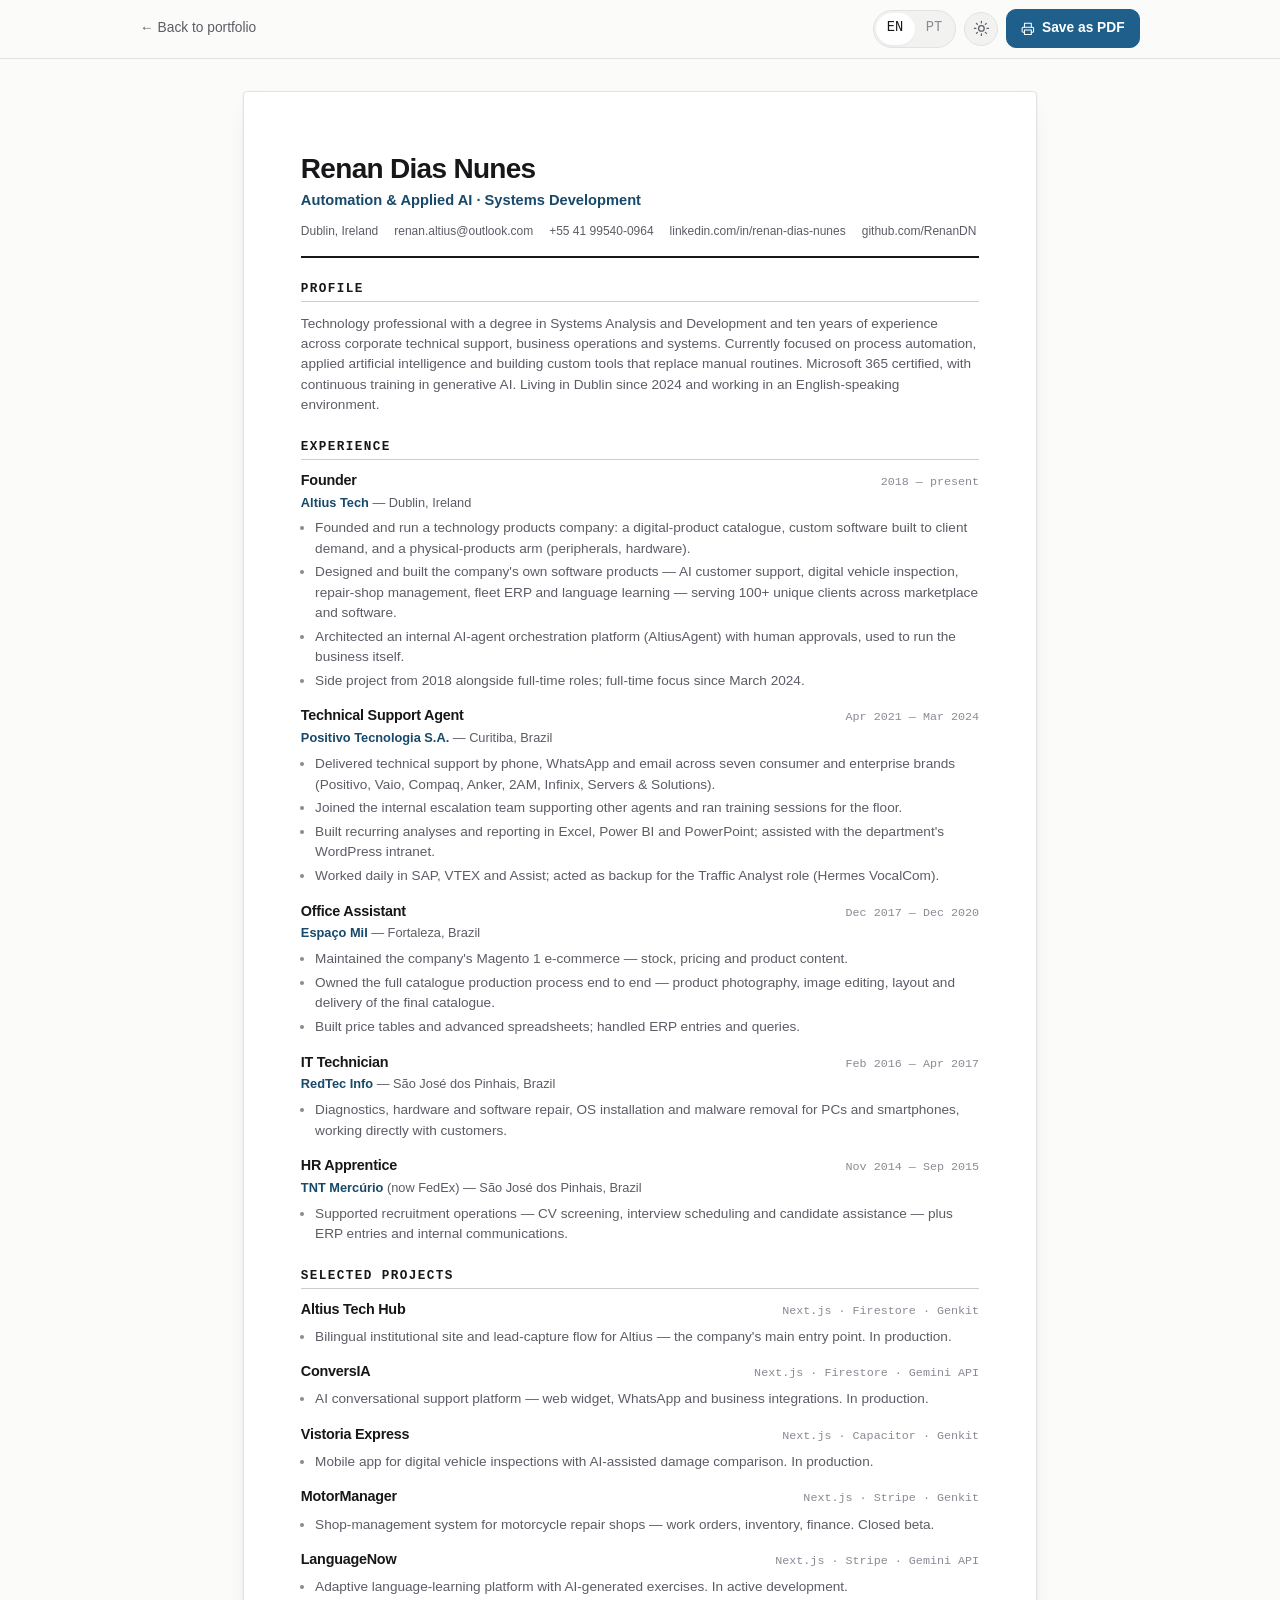
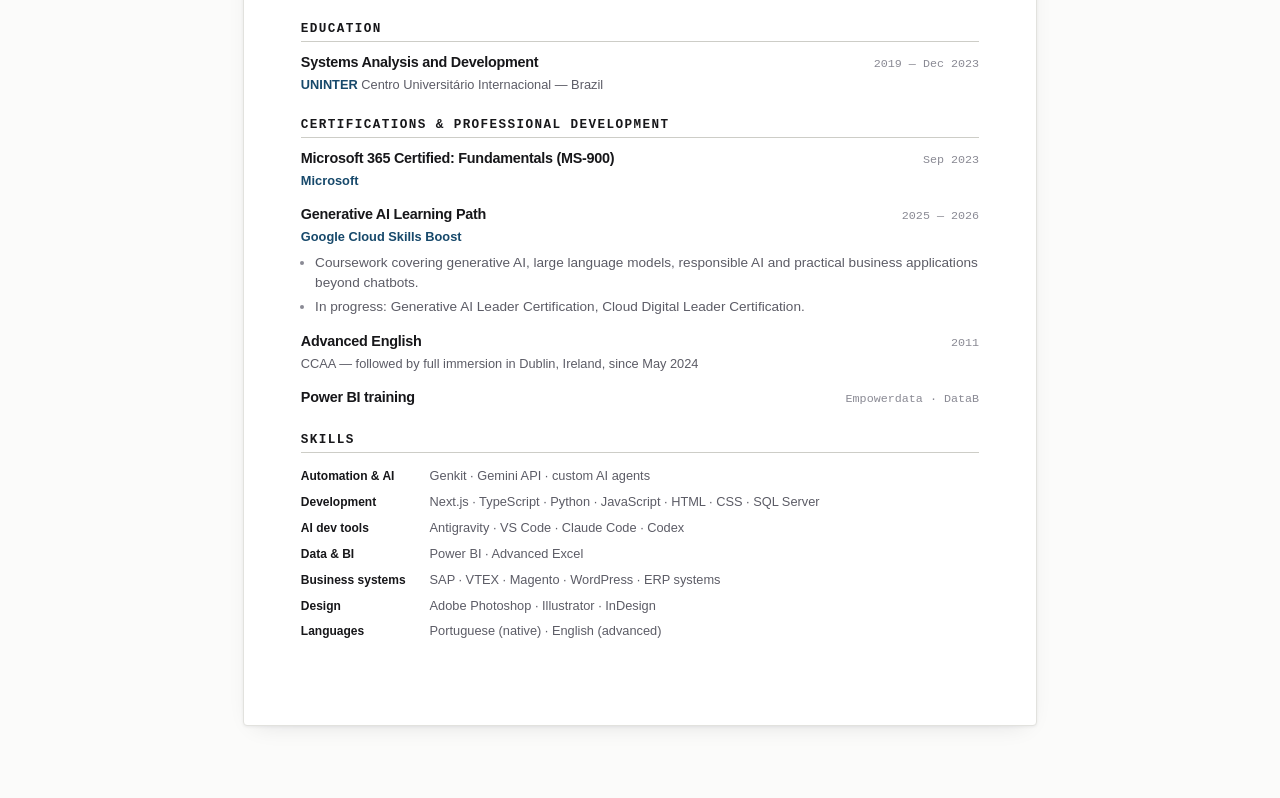
==== cv.html @ fe5e6044 "feat: update portfolio positioning and refine README" ====
<!DOCTYPE html>
<html lang="en" data-lang="en">
<head>
	<meta charset="utf-8" />
	<meta name="viewport" content="width=device-width, initial-scale=1" />
	<title>Renan Dias Nunes — CV</title>
	<meta name="description" content="Curriculum vitae — Renan Dias Nunes. Automation, applied AI and systems development." />

	<link rel="stylesheet" href="assets/css/base.css" />
	<link rel="stylesheet" href="assets/css/cv.css" />

	<script>
		(function () {
			try {
				var r = document.documentElement;
				var l = localStorage.getItem("rdn.lang");
				if (!l) l = (navigator.language || "en").toLowerCase().indexOf("pt") === 0 ? "pt" : "en";
				r.setAttribute("data-lang", l);
				r.setAttribute("lang", l === "pt" ? "pt-BR" : "en");
				var t = localStorage.getItem("rdn.theme");
				if (!t) t = matchMedia("(prefers-color-scheme: dark)").matches ? "dark" : "light";
				r.setAttribute("data-theme", t);
			} catch (e) { }
		})();
	</script>
</head>

<body>
	<span data-title-en="Renan Dias Nunes — CV" class="visually-hidden" aria-hidden="true"></span>
	<span data-title-pt="Renan Dias Nunes — Currículo" class="visually-hidden" aria-hidden="true"></span>

	<!-- ================= Barra (não vai para o PDF) ================= -->
	<div class="cv-bar no-print">
		<div class="container cv-bar__inner">
			<a class="cv-bar__back" href="index.html">
				← <span lang="en">Back to portfolio</span><span lang="pt">Voltar ao portfólio</span>
			</a>

			<div class="controls">
				<div class="segmented" role="group" aria-label="Language">
					<button type="button" data-lang-btn="en" aria-pressed="true">EN</button>
					<button type="button" data-lang-btn="pt" aria-pressed="false">PT</button>
				</div>
				<button type="button" class="icon-button" data-theme-toggle aria-label="Toggle theme">
					<svg class="icon-sun" viewBox="0 0 24 24" fill="none" stroke="currentColor" stroke-width="1.8"
						stroke-linecap="round" aria-hidden="true">
						<circle cx="12" cy="12" r="4" />
						<path d="M12 2v2M12 20v2M2 12h2M20 12h2M4.9 4.9l1.4 1.4M17.7 17.7l1.4 1.4M19.1 4.9l-1.4 1.4M6.3 17.7l-1.4 1.4" />
					</svg>
					<svg class="icon-moon" viewBox="0 0 24 24" fill="none" stroke="currentColor" stroke-width="1.8"
						stroke-linecap="round" aria-hidden="true">
						<path d="M21 12.8A8.5 8.5 0 1 1 11.2 3a7 7 0 0 0 9.8 9.8z" />
					</svg>
				</button>
				<button type="button" class="cv-print-btn" data-print>
					<svg viewBox="0 0 24 24" fill="none" stroke="currentColor" stroke-width="1.8" stroke-linecap="round"
						stroke-linejoin="round" aria-hidden="true">
						<path d="M6 9V2h12v7" />
						<path d="M6 18H4a2 2 0 0 1-2-2v-5a2 2 0 0 1 2-2h16a2 2 0 0 1 2 2v5a2 2 0 0 1-2 2h-2" />
						<path d="M6 14h12v8H6z" />
					</svg>
					<span lang="en">Save as PDF</span><span lang="pt">Salvar em PDF</span>
				</button>
			</div>
		</div>
	</div>

	<!-- ================= Folha do CV ================= -->
	<article class="sheet">

		<header class="cv-head">
			<h1>Renan Dias Nunes</h1>
			<p class="cv-head__title">
				<span lang="en">Automation &amp; Applied AI · Systems Development</span>
				<span lang="pt">Automação e IA Aplicada · Desenvolvimento de Sistemas</span>
			</p>
			<ul class="cv-contact">
				<li>Dublin, Ireland</li>
				<li><a href="mailto:renan.altius@outlook.com">renan.altius@outlook.com</a></li>
				<li>+55 41 99540-0964</li>
				<li><a href="https://www.linkedin.com/in/renan-dias-nunes/">linkedin.com/in/renan-dias-nunes</a></li>
				<li><a href="https://github.com/RenanDN">github.com/RenanDN</a></li>
			</ul>
		</header>

		<!-- ---- Resumo ---- -->
		<section class="cv-section">
			<h2><span lang="en">Profile</span><span lang="pt">Perfil</span></h2>
			<p class="cv-summary">
				<span lang="en">Technology professional with a degree in Systems Analysis and Development and ten years
					of experience across corporate technical support, business operations and systems. Currently focused
					on process automation, applied artificial intelligence and building custom tools that replace
					manual routines. Microsoft 365 certified, with continuous training in generative AI. Living in
					Dublin since 2024 and working in an English-speaking environment.</span>
				<span lang="pt">Profissional de tecnologia com graduação em Análise e Desenvolvimento de Sistemas e dez
					anos de experiência entre suporte técnico corporativo, operações de negócio e sistemas. Atualmente
					focado em automação de processos, inteligência artificial aplicada e construção de ferramentas
					personalizadas que substituem rotinas manuais. Certificado Microsoft 365, com formação contínua em
					IA generativa. Vivendo em Dublin desde 2024 e atuando em ambiente de língua inglesa.</span>
			</p>
		</section>

		<!-- ---- Experiência ---- -->
		<section class="cv-section">
			<h2><span lang="en">Experience</span><span lang="pt">Experiência Profissional</span></h2>

			<div class="cv-entry">
				<div class="cv-entry__head">
					<h3><span lang="en">Founder</span><span lang="pt">Fundador</span></h3>
					<span class="cv-entry__date">
						<span lang="en">2018 — present</span><span lang="pt">2018 — atual</span>
					</span>
				</div>
				<p class="cv-entry__org"><em>Altius Tech</em> — Dublin, Ireland</p>
				<ul>
					<li>
						<span lang="en">Founded and run a technology products company: a digital-product
							catalogue, custom software built to client demand, and a physical-products arm
							(peripherals, hardware).</span>
						<span lang="pt">Fundei e lidero uma empresa de produtos de tecnologia: catálogo de produtos
							digitais, software sob demanda e uma frente de venda de produtos físicos (periféricos,
							hardware).</span>
					</li>
					<li>
						<span lang="en">Designed and built the company's own software products — AI customer
							support, digital vehicle inspection, repair-shop management, fleet ERP and language
							learning — serving 100+ unique clients across marketplace and software.</span>
						<span lang="pt">Projetei e construí os produtos de software da empresa — atendimento com IA,
							vistoria veicular digital, gestão de oficinas, ERP de frotas e aprendizado de idiomas —
							atendendo mais de 100 clientes únicos entre marketplace e software.</span>
					</li>
					<li>
						<span lang="en">Architected an internal AI-agent orchestration platform (AltiusAgent) with
							human approvals, used to run the business itself.</span>
						<span lang="pt">Arquitetei uma plataforma interna de orquestração de agentes de IA
							(AltiusAgent) com aprovações humanas, usada para operar o próprio negócio.</span>
					</li>
					<li>
						<span lang="en">Side project from 2018 alongside full-time roles; full-time focus since
							March 2024.</span>
						<span lang="pt">Projeto paralelo desde 2018 enquanto mantinha empregos CLT; dedicação
							integral desde março de 2024.</span>
					</li>
				</ul>
			</div>

			<div class="cv-entry">
				<div class="cv-entry__head">
					<h3>
						<span lang="en">Technical Support Agent</span>
						<span lang="pt">Agente de Suporte Técnico</span>
					</h3>
					<span class="cv-entry__date">
						<span lang="en">Apr 2021 — Mar 2024</span>
						<span lang="pt">Abr 2021 — Mar 2024</span>
					</span>
				</div>
				<p class="cv-entry__org"><em>Positivo Tecnologia S.A.</em> — Curitiba, Brazil</p>
				<ul>
					<li>
						<span lang="en">Delivered technical support by phone, WhatsApp and email across seven consumer
							and enterprise brands (Positivo, Vaio, Compaq, Anker, 2AM, Infinix, Servers &amp;
							Solutions).</span>
						<span lang="pt">Suporte técnico por telefone, WhatsApp e e-mail a sete marcas de consumo e
							corporativas (Positivo, Vaio, Compaq, Anker, 2AM, Infinix, Servers &amp; Solutions).</span>
					</li>
					<li>
						<span lang="en">Joined the internal escalation team supporting other agents and ran training
							sessions for the floor.</span>
						<span lang="pt">Integrou a equipe de apoio interno a outros agentes e conduziu treinamentos para
							a operação.</span>
					</li>
					<li>
						<span lang="en">Built recurring analyses and reporting in Excel, Power BI and PowerPoint;
							assisted with the department's WordPress intranet.</span>
						<span lang="pt">Construiu análises e relatórios recorrentes em Excel, Power BI e PowerPoint;
							apoio na intranet do setor em WordPress.</span>
					</li>
					<li>
						<span lang="en">Worked daily in SAP, VTEX and Assist; acted as backup for the Traffic Analyst
							role (Hermes VocalCom).</span>
						<span lang="pt">Atuou diariamente em SAP, VTEX e Assist; foi backup do Analista de Tráfego
							(Hermes VocalCom).</span>
					</li>
				</ul>
			</div>

			<div class="cv-entry">
				<div class="cv-entry__head">
					<h3><span lang="en">Office Assistant</span><span lang="pt">Auxiliar de Escritório</span></h3>
					<span class="cv-entry__date">
						<span lang="en">Dec 2017 — Dec 2020</span>
						<span lang="pt">Dez 2017 — Dez 2020</span>
					</span>
				</div>
				<p class="cv-entry__org"><em>Espaço Mil</em> — Fortaleza, Brazil</p>
				<ul>
					<li>
						<span lang="en">Maintained the company's Magento 1 e-commerce — stock, pricing and product
							content.</span>
						<span lang="pt">Manteve o e-commerce em Magento 1 — estoque, preços e conteúdo de
							produtos.</span>
					</li>
					<li>
						<span lang="en">Owned the full catalogue production process end to end — product
							photography, image editing, layout and delivery of the final catalogue.</span>
						<span lang="pt">Conduzi o processo completo de produção dos catálogos, de ponta a ponta —
							captura das fotos dos produtos, tratamento de imagem, diagramação e entrega do catálogo
							final.</span>
					</li>
					<li>
						<span lang="en">Built price tables and advanced spreadsheets; handled ERP entries and
							queries.</span>
						<span lang="pt">Elaborou tabelas de preço e planilhas avançadas; realizou lançamentos e
							consultas no ERP.</span>
					</li>
				</ul>
			</div>

			<div class="cv-entry">
				<div class="cv-entry__head">
					<h3><span lang="en">IT Technician</span><span lang="pt">Técnico de Informática</span></h3>
					<span class="cv-entry__date">
						<span lang="en">Feb 2016 — Apr 2017</span>
						<span lang="pt">Fev 2016 — Abr 2017</span>
					</span>
				</div>
				<p class="cv-entry__org"><em>RedTec Info</em> — São José dos Pinhais, Brazil</p>
				<ul>
					<li>
						<span lang="en">Diagnostics, hardware and software repair, OS installation and malware removal
							for PCs and smartphones, working directly with customers.</span>
						<span lang="pt">Diagnóstico, reparo de hardware e software, formatação e remoção de malware em
							PCs e smartphones, em atendimento direto ao cliente.</span>
					</li>
				</ul>
			</div>

			<div class="cv-entry">
				<div class="cv-entry__head">
					<h3><span lang="en">HR Apprentice</span><span lang="pt">Jovem Aprendiz — RH</span></h3>
					<span class="cv-entry__date">
						<span lang="en">Nov 2014 — Sep 2015</span>
						<span lang="pt">Nov 2014 — Set 2015</span>
					</span>
				</div>
				<p class="cv-entry__org"><em>TNT Mercúrio</em> <span lang="en">(now FedEx)</span><span lang="pt">(atual
						FedEx)</span> — São José dos Pinhais, Brazil</p>
				<ul>
					<li>
						<span lang="en">Supported recruitment operations — CV screening, interview scheduling and
							candidate assistance — plus ERP entries and internal communications.</span>
						<span lang="pt">Apoiou a operação de recrutamento — triagem de currículos, agendamento de
							entrevistas e assistência a candidatos — além de lançamentos no ERP e comunicados
							internos.</span>
					</li>
				</ul>
			</div>
		</section>

		<!-- ================= Página 2 ================= -->
		<div class="page-break"></div>

		<!-- ---- Projetos ---- -->
		<section class="cv-section">
			<h2><span lang="en">Selected Projects</span><span lang="pt">Projetos Selecionados</span></h2>

			<div class="cv-entry">
				<div class="cv-entry__head">
					<h3>Altius Tech Hub</h3>
					<span class="cv-entry__date">Next.js · Firestore · Genkit</span>
				</div>
				<ul>
					<li>
						<span lang="en">Bilingual institutional site and lead-capture flow for Altius — the
							company's main entry point. In production.</span>
						<span lang="pt">Site institucional bilíngue e captação de contatos da Altius — ponto de
							entrada oficial da marca. Em produção.</span>
					</li>
				</ul>
			</div>

			<div class="cv-entry">
				<div class="cv-entry__head">
					<h3>ConversIA</h3>
					<span class="cv-entry__date">Next.js · Firestore · Gemini API</span>
				</div>
				<ul>
					<li>
						<span lang="en">AI conversational support platform — web widget, WhatsApp and business
							integrations. In production.</span>
						<span lang="pt">Plataforma de atendimento conversacional com IA — widget web, WhatsApp e
							integrações empresariais. Em produção.</span>
					</li>
				</ul>
			</div>

			<div class="cv-entry">
				<div class="cv-entry__head">
					<h3>Vistoria Express</h3>
					<span class="cv-entry__date">Next.js · Capacitor · Genkit</span>
				</div>
				<ul>
					<li>
						<span lang="en">Mobile app for digital vehicle inspections with AI-assisted damage
							comparison. In production.</span>
						<span lang="pt">App mobile para vistorias veiculares digitais com comparação de danos
							assistida por IA. Em produção.</span>
					</li>
				</ul>
			</div>

			<div class="cv-entry">
				<div class="cv-entry__head">
					<h3>MotorManager</h3>
					<span class="cv-entry__date">Next.js · Stripe · Genkit</span>
				</div>
				<ul>
					<li>
						<span lang="en">Shop-management system for motorcycle repair shops — work orders,
							inventory, finance. Closed beta.</span>
						<span lang="pt">Sistema de gestão para oficinas de motocicletas — ordens de serviço, estoque,
							financeiro. Beta fechada.</span>
					</li>
				</ul>
			</div>

			<div class="cv-entry">
				<div class="cv-entry__head">
					<h3>LanguageNow</h3>
					<span class="cv-entry__date">Next.js · Stripe · Gemini API</span>
				</div>
				<ul>
					<li>
						<span lang="en">Adaptive language-learning platform with AI-generated exercises. In active
							development.</span>
						<span lang="pt">Plataforma de aprendizado adaptativo de idiomas com exercícios gerados por
							IA. Em desenvolvimento ativo.</span>
					</li>
				</ul>
			</div>
		</section>

		<!-- ---- Formação ---- -->
		<section class="cv-section">
			<h2><span lang="en">Education</span><span lang="pt">Formação Acadêmica</span></h2>
			<div class="cv-entry">
				<div class="cv-entry__head">
					<h3>
						<span lang="en">Systems Analysis and Development</span>
						<span lang="pt">Análise e Desenvolvimento de Sistemas</span>
					</h3>
					<span class="cv-entry__date">2019 — <span lang="en">Dec 2023</span><span lang="pt">Dez 2023</span></span>
				</div>
				<p class="cv-entry__org">
					<em>UNINTER</em> <span lang="en">Centro Universitário Internacional — Brazil</span><span
						lang="pt">Centro Universitário Internacional — Brasil</span>
				</p>
			</div>
		</section>

		<!-- ---- Certificações ---- -->
		<section class="cv-section">
			<h2>
				<span lang="en">Certifications &amp; Professional Development</span>
				<span lang="pt">Certificações e Formação Contínua</span>
			</h2>

			<div class="cv-entry">
				<div class="cv-entry__head">
					<h3>Microsoft 365 Certified: Fundamentals (MS-900)</h3>
					<span class="cv-entry__date">
						<span lang="en">Sep 2023</span><span lang="pt">Set 2023</span>
					</span>
				</div>
				<p class="cv-entry__org"><em>Microsoft</em></p>
			</div>

			<div class="cv-entry">
				<div class="cv-entry__head">
					<h3>
						<span lang="en">Generative AI Learning Path</span>
						<span lang="pt">Trilha de IA Generativa</span>
					</h3>
					<span class="cv-entry__date">2025 — 2026</span>
				</div>
				<p class="cv-entry__org"><em>Google Cloud Skills Boost</em></p>
				<ul>
					<li>
						<span lang="en">Coursework covering generative AI, large language models, responsible AI and
							practical business applications beyond chatbots.</span>
						<span lang="pt">Formação em IA generativa, grandes modelos de linguagem, IA responsável e
							aplicações empresariais além de chatbots.</span>
					</li>
					<li>
						<span lang="en">In progress: Generative AI Leader Certification, Cloud Digital Leader
							Certification.</span>
						<span lang="pt">Em andamento: Generative AI Leader Certification, Cloud Digital Leader
							Certification.</span>
					</li>
				</ul>
			</div>

			<div class="cv-entry">
				<div class="cv-entry__head">
					<h3><span lang="en">Advanced English</span><span lang="pt">Inglês Avançado</span></h3>
					<span class="cv-entry__date">2011</span>
				</div>
				<p class="cv-entry__org">
					CCAA — <span lang="en">followed by full immersion in Dublin, Ireland, since May 2024</span>
					<span lang="pt">seguido de imersão integral em Dublin, Irlanda, desde maio de 2024</span>
				</p>
			</div>

			<div class="cv-entry">
				<div class="cv-entry__head">
					<h3><span lang="en">Power BI training</span><span lang="pt">Formação em Power BI</span></h3>
					<span class="cv-entry__date">Empowerdata · DataB</span>
				</div>
			</div>
		</section>

		<!-- ---- Competências ---- -->
		<section class="cv-section">
			<h2><span lang="en">Skills</span><span lang="pt">Competências</span></h2>
			<dl class="cv-cols">
				<dt><span lang="en">Automation &amp; AI</span><span lang="pt">Automação e IA</span></dt>
				<dd>Genkit · Gemini API · <span lang="en">custom AI agents</span><span lang="pt">agentes de IA
						personalizados</span></dd>

				<dt><span lang="en">Development</span><span lang="pt">Desenvolvimento</span></dt>
				<dd>Next.js · TypeScript · Python · JavaScript · HTML · CSS · SQL Server</dd>

				<dt><span lang="en">AI dev tools</span><span lang="pt">Ferramentas de dev com IA</span></dt>
				<dd>Antigravity · VS Code · Claude Code · Codex</dd>

				<dt><span lang="en">Data &amp; BI</span><span lang="pt">Dados e BI</span></dt>
				<dd><span lang="en">Power BI · Advanced Excel</span><span lang="pt">Power BI · Excel avançado</span></dd>

				<dt><span lang="en">Business systems</span><span lang="pt">Sistemas de negócio</span></dt>
				<dd><span lang="en">SAP · VTEX · Magento · WordPress · ERP systems</span><span lang="pt">SAP · VTEX ·
						Magento · WordPress · sistemas ERP</span></dd>

				<dt>Design</dt>
				<dd>Adobe Photoshop · Illustrator · InDesign</dd>

				<dt><span lang="en">Languages</span><span lang="pt">Idiomas</span></dt>
				<dd>
					<span lang="en">Portuguese (native) · English (advanced)</span>
					<span lang="pt">Português (nativo) · Inglês (avançado)</span>
				</dd>
			</dl>
		</section>

	</article>

	<script src="assets/js/app.js"></script>
</body>

</html>
---- assets/css/base.css ----
/* ==========================================================================
   base.css — design tokens, reset e utilitários compartilhados
   ========================================================================== */

:root {
	color-scheme: light dark;

	/* Escala tipográfica */
	--font-sans: -apple-system, BlinkMacSystemFont, "Segoe UI", Roboto,
		"Helvetica Neue", Arial, sans-serif;
	--font-mono: ui-monospace, SFMono-Regular, "SF Mono", Menlo, Consolas,
		"Liberation Mono", monospace;

	--step--1: clamp(0.80rem, 0.78rem + 0.10vw, 0.86rem);
	--step-0: clamp(0.94rem, 0.91rem + 0.15vw, 1.02rem);
	--step-1: clamp(1.10rem, 1.04rem + 0.30vw, 1.28rem);
	--step-2: clamp(1.35rem, 1.24rem + 0.55vw, 1.70rem);
	--step-3: clamp(1.70rem, 1.48rem + 1.10vw, 2.40rem);
	--step-4: clamp(2.10rem, 1.65rem + 2.20vw, 3.40rem);

	/* Ritmo */
	--space-1: 0.25rem;
	--space-2: 0.5rem;
	--space-3: 0.75rem;
	--space-4: 1rem;
	--space-5: 1.5rem;
	--space-6: 2rem;
	--space-7: 3rem;
	--space-8: 4.5rem;
	--space-9: 7rem;

	--radius: 10px;
	--radius-sm: 6px;
	--radius-lg: 16px;

	--measure: 68ch;
	--container: 1080px;

	/* Cores — tema claro */
	--bg: #fbfbfa;
	--bg-raised: #ffffff;
	--bg-sunken: #f2f2f0;
	--border: #e2e2de;
	--border-strong: #cdcdc7;
	--text: #17171a;
	--text-muted: #5c5c66;
	--text-faint: #8a8a94;
	--accent: #1f5f8b;
	--accent-text: #17496b;
	--accent-soft: #e8f1f7;
	--flag: #9a6414;
	--flag-soft: #fdf4e3;
	--flag-border: #e8d3a8;

	--shadow-sm: 0 1px 2px rgba(20, 20, 26, 0.05);
	--shadow: 0 1px 3px rgba(20, 20, 26, 0.06), 0 8px 24px -12px rgba(20, 20, 26, 0.14);
}

:root[data-theme="dark"] {
	--bg: #101012;
	--bg-raised: #18181b;
	--bg-sunken: #0b0b0d;
	--border: #2a2a30;
	--border-strong: #3d3d45;
	--text: #f0f0ee;
	--text-muted: #a3a3ad;
	--text-faint: #74747e;
	--accent: #6cb2df;
	--accent-text: #8ec6ec;
	--accent-soft: #162835;
	--flag: #dcb069;
	--flag-soft: #2a2115;
	--flag-border: #4a3b21;

	--shadow-sm: 0 1px 2px rgba(0, 0, 0, 0.4);
	--shadow: 0 1px 3px rgba(0, 0, 0, 0.5), 0 8px 24px -12px rgba(0, 0, 0, 0.7);
}

/* ---------- Reset ---------- */

*,
*::before,
*::after {
	box-sizing: border-box;
}

html {
	-webkit-text-size-adjust: 100%;
	scroll-behavior: smooth;
	scroll-padding-top: 5rem;
}

body {
	margin: 0;
	font-family: var(--font-sans);
	font-size: var(--step-0);
	line-height: 1.65;
	color: var(--text);
	background: var(--bg);
	-webkit-font-smoothing: antialiased;
	text-rendering: optimizeLegibility;
}

h1,
h2,
h3,
h4 {
	margin: 0;
	line-height: 1.18;
	font-weight: 650;
	letter-spacing: -0.018em;
	text-wrap: balance;
}

p,
ul,
ol {
	margin: 0;
}

ul,
ol {
	padding-left: 1.15em;
}

a {
	color: var(--accent-text);
	text-decoration-color: color-mix(in srgb, var(--accent-text) 35%, transparent);
	text-underline-offset: 0.18em;
}

a:hover {
	text-decoration-color: currentColor;
}

img,
svg {
	max-width: 100%;
	height: auto;
	display: block;
}

button {
	font: inherit;
	color: inherit;
	cursor: pointer;
}

:focus-visible {
	outline: 2px solid var(--accent);
	outline-offset: 2px;
	border-radius: var(--radius-sm);
}

@media (prefers-reduced-motion: reduce) {
	html {
		scroll-behavior: auto;
	}

	*,
	*::before,
	*::after {
		animation-duration: 0.01ms !important;
		transition-duration: 0.01ms !important;
	}
}

/* ---------- Bilíngue ----------
   Ambos os idiomas vivem no HTML; o atributo data-lang na raiz revela um deles.
   Isso mantém o conteúdo indexável e editável sem depender de JavaScript. */

:root[data-lang="en"] [lang="pt"],
:root[data-lang="pt"] [lang="en"] {
	display: none !important;
}

/* ---------- Utilitários ---------- */

.container {
	width: 100%;
	max-width: var(--container);
	margin-inline: auto;
	padding-inline: clamp(1.15rem, 4vw, 2.5rem);
}

.prose {
	max-width: var(--measure);
}

.eyebrow {
	font-family: var(--font-mono);
	font-size: var(--step--1);
	letter-spacing: 0.09em;
	text-transform: uppercase;
	color: var(--text-faint);
	font-weight: 500;
}

.visually-hidden {
	position: absolute;
	width: 1px;
	height: 1px;
	padding: 0;
	margin: -1px;
	overflow: hidden;
	clip-path: inset(50%);
	white-space: nowrap;
}

/* Marcador para conteúdo que ainda precisa ser confirmado pelo Renan. */
.todo {
	display: inline-flex;
	align-items: center;
	gap: 0.4em;
	padding: 0.1em 0.55em;
	border: 1px dashed var(--flag-border);
	border-radius: 999px;
	background: var(--flag-soft);
	color: var(--flag);
	font-family: var(--font-mono);
	font-size: 0.78em;
	letter-spacing: 0.04em;
	text-transform: uppercase;
	/* Chips longos precisam quebrar: sem isso estouram em telas estreitas e no PDF. */
	max-width: 100%;
	text-wrap: balance;
	overflow-wrap: anywhere;
}

.todo-block {
	border-left: 2px dashed var(--flag-border);
	padding-left: var(--space-4);
	color: var(--text-muted);
}

/* ---------- Controles de topo (idioma + tema) ---------- */

.controls {
	display: flex;
	align-items: center;
	gap: var(--space-2);
}

.segmented {
	display: inline-flex;
	padding: 2px;
	border: 1px solid var(--border);
	border-radius: 999px;
	background: var(--bg-sunken);
}

.segmented button {
	border: 0;
	background: none;
	padding: 0.28rem 0.7rem;
	border-radius: 999px;
	font-family: var(--font-mono);
	font-size: var(--step--1);
	font-weight: 500;
	color: var(--text-faint);
	transition: background 0.15s, color 0.15s;
}

.segmented button[aria-pressed="true"] {
	background: var(--bg-raised);
	color: var(--text);
	box-shadow: var(--shadow-sm);
}

.icon-button {
	display: grid;
	place-items: center;
	width: 2.1rem;
	height: 2.1rem;
	border: 1px solid var(--border);
	border-radius: 999px;
	background: var(--bg-sunken);
	color: var(--text-muted);
	transition: color 0.15s, border-color 0.15s;
}

.icon-button:hover {
	color: var(--text);
	border-color: var(--border-strong);
}

.icon-button svg {
	width: 1.05rem;
	height: 1.05rem;
}

:root[data-theme="dark"] .icon-sun,
:root:not([data-theme="dark"]) .icon-moon {
	display: none;
}
---- assets/css/cv.css ----
/* ==========================================================================
   cv.css — currículo em tela e para impressão / PDF (A4, 2 páginas)
   ========================================================================== */

/* ---------- Tela ---------- */

.cv-bar {
	position: sticky;
	top: 0;
	z-index: 50;
	background: color-mix(in srgb, var(--bg) 90%, transparent);
	backdrop-filter: blur(12px);
	border-bottom: 1px solid var(--border);
}

.cv-bar__inner {
	display: flex;
	align-items: center;
	gap: var(--space-4);
	min-height: 3.6rem;
}

.cv-bar__back {
	margin-right: auto;
	font-size: var(--step--1);
	color: var(--text-muted);
	text-decoration: none;
}

.cv-bar__back:hover {
	color: var(--text);
}

.cv-print-btn {
	display: inline-flex;
	align-items: center;
	gap: 0.5em;
	padding: 0.45rem 0.9rem;
	border: 1px solid var(--accent);
	border-radius: var(--radius);
	background: var(--accent);
	color: #fff;
	font-size: var(--step--1);
	font-weight: 550;
}

:root[data-theme="dark"] .cv-print-btn {
	color: #0b1620;
}

.cv-print-btn svg {
	width: 1em;
	height: 1em;
}

/* Folha A4 simulada em tela */
.sheet {
	max-width: 210mm;
	margin: var(--space-6) auto var(--space-8);
	padding: 16mm 15mm;
	background: var(--bg-raised);
	border: 1px solid var(--border);
	border-radius: 4px;
	box-shadow: var(--shadow);
	font-size: 10.2pt;
	line-height: 1.5;
}

/* ---------- Cabeçalho do CV ---------- */

.cv-head {
	padding-bottom: var(--space-4);
	border-bottom: 2px solid var(--text);
	margin-bottom: var(--space-5);
}

.cv-head h1 {
	font-size: 21pt;
	letter-spacing: -0.025em;
}

.cv-head__title {
	margin-top: 3pt;
	font-size: 11pt;
	color: var(--accent-text);
	font-weight: 550;
}

.cv-contact {
	display: flex;
	flex-wrap: wrap;
	gap: 4pt 12pt;
	margin-top: 8pt;
	list-style: none;
	padding: 0;
	font-size: 9pt;
	color: var(--text-muted);
}

.cv-contact a {
	color: inherit;
	text-decoration: none;
}

/* ---------- Blocos ---------- */

.cv-section {
	margin-bottom: var(--space-5);
	break-inside: avoid;
}

.cv-section > h2 {
	font-size: 9.5pt;
	font-family: var(--font-mono);
	letter-spacing: 0.11em;
	text-transform: uppercase;
	color: var(--text);
	font-weight: 600;
	padding-bottom: 3pt;
	border-bottom: 1px solid var(--border-strong);
	margin-bottom: 9pt;
}

.cv-summary {
	color: var(--text-muted);
	max-width: none;
}

.cv-entry {
	margin-bottom: 12pt;
	break-inside: avoid;
}

.cv-entry:last-child {
	margin-bottom: 0;
}

.cv-entry__head {
	display: flex;
	align-items: baseline;
	justify-content: space-between;
	gap: var(--space-4);
}

.cv-entry__head h3 {
	font-size: 10.8pt;
	font-weight: 640;
}

.cv-entry__date {
	flex-shrink: 0;
	font-size: 8.8pt;
	font-family: var(--font-mono);
	color: var(--text-faint);
	white-space: nowrap;
}

.cv-entry__org {
	font-size: 9.6pt;
	color: var(--text-muted);
	margin-top: 1pt;
}

.cv-entry__org em {
	font-style: normal;
	color: var(--accent-text);
	font-weight: 550;
}

.cv-entry ul {
	margin-top: 5pt;
	padding-left: 1.05em;
	display: grid;
	gap: 2.5pt;
	color: var(--text-muted);
}

.cv-entry li::marker {
	color: var(--text-faint);
}

/* Habilidades e idiomas em duas colunas */
.cv-cols {
	display: grid;
	grid-template-columns: max-content 1fr;
	gap: 5pt var(--space-5);
	align-items: baseline;
}

.cv-cols dt {
	font-size: 9pt;
	font-weight: 600;
	color: var(--text);
	white-space: nowrap;
}

.cv-cols dd {
	margin: 0;
	min-width: 0; /* permite que a coluna 1fr encolha em vez de estourar a folha */
	color: var(--text-muted);
	font-size: 9.6pt;
}

@media (max-width: 560px) {
	.cv-cols {
		grid-template-columns: 1fr;
		gap: 2pt var(--space-4);
	}

	.sheet {
		padding: var(--space-5);
	}

	.cv-entry__head {
		flex-direction: column;
		gap: 1pt;
	}
}

/* Quebra de página controlada entre as duas páginas do CV */
.page-break {
	break-before: page;
}

/* ==========================================================================
   Impressão / PDF
   ========================================================================== */

@page {
	size: A4;
	margin: 14mm 15mm;
}

@media print {
	/* Impressão sempre em claro, independente do tema da tela. */
	:root,
	:root[data-theme="dark"] {
		--bg: #fff;
		--bg-raised: #fff;
		--bg-sunken: #fff;
		--border: #d4d4d0;
		--border-strong: #9a9a94;
		--text: #000;
		--text-muted: #2e2e33;
		--text-faint: #5c5c63;
		--accent: #1f5f8b;
		--accent-text: #1a4d70;
		--shadow: none;
		--shadow-sm: none;
	}

	body {
		background: #fff;
		font-size: 10pt;
	}

	.cv-bar,
	.no-print {
		display: none !important;
	}

	.sheet {
		max-width: none;
		margin: 0;
		padding: 0;
		border: 0;
		border-radius: 0;
		box-shadow: none;
		background: #fff;
	}

	/* Marcadores de pendência não devem ir para o PDF enviado ao recrutador. */
	.todo {
		border-color: #999;
		background: #fff;
		color: #444;
	}

	.todo-block {
		border-left-color: #bbb;
	}

	a {
		color: var(--text);
		text-decoration: none;
	}

	.cv-section,
	.cv-entry {
		break-inside: avoid;
	}

	h1,
	h2,
	h3 {
		break-after: avoid;
	}
}
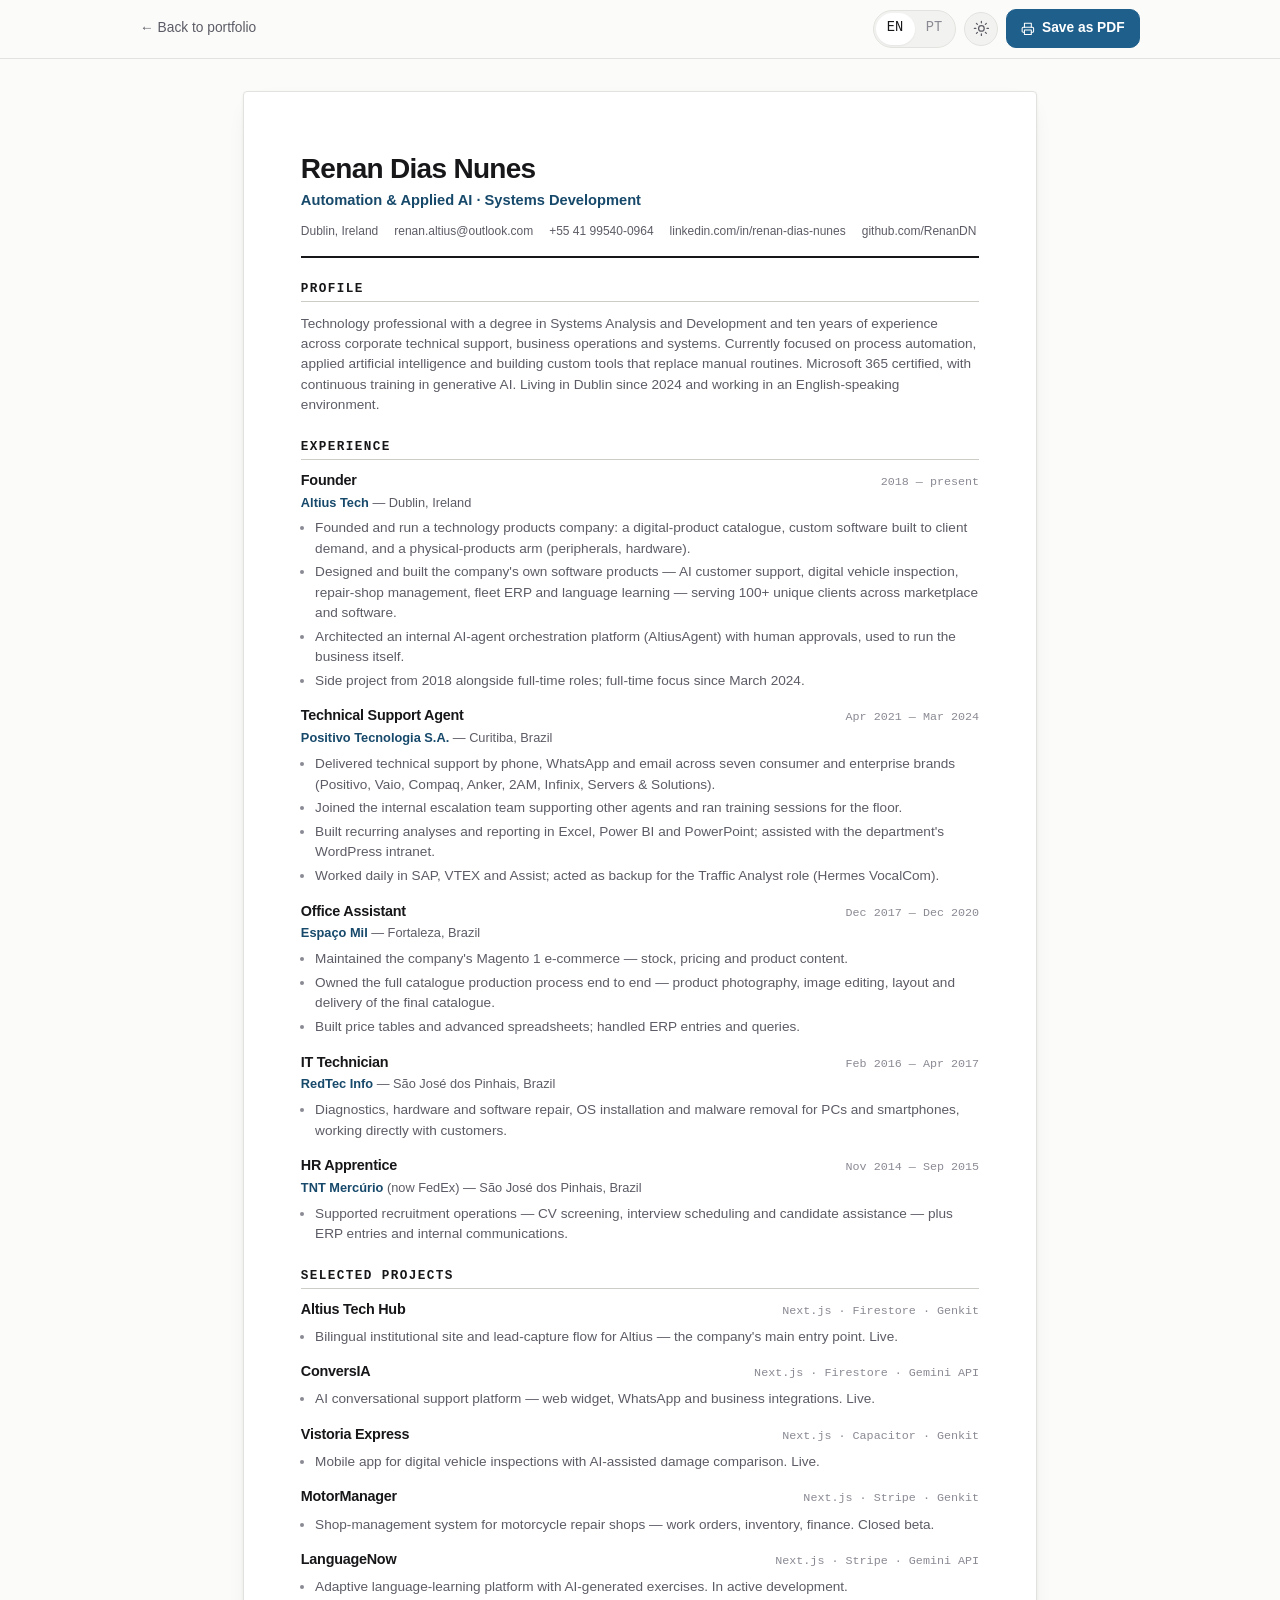
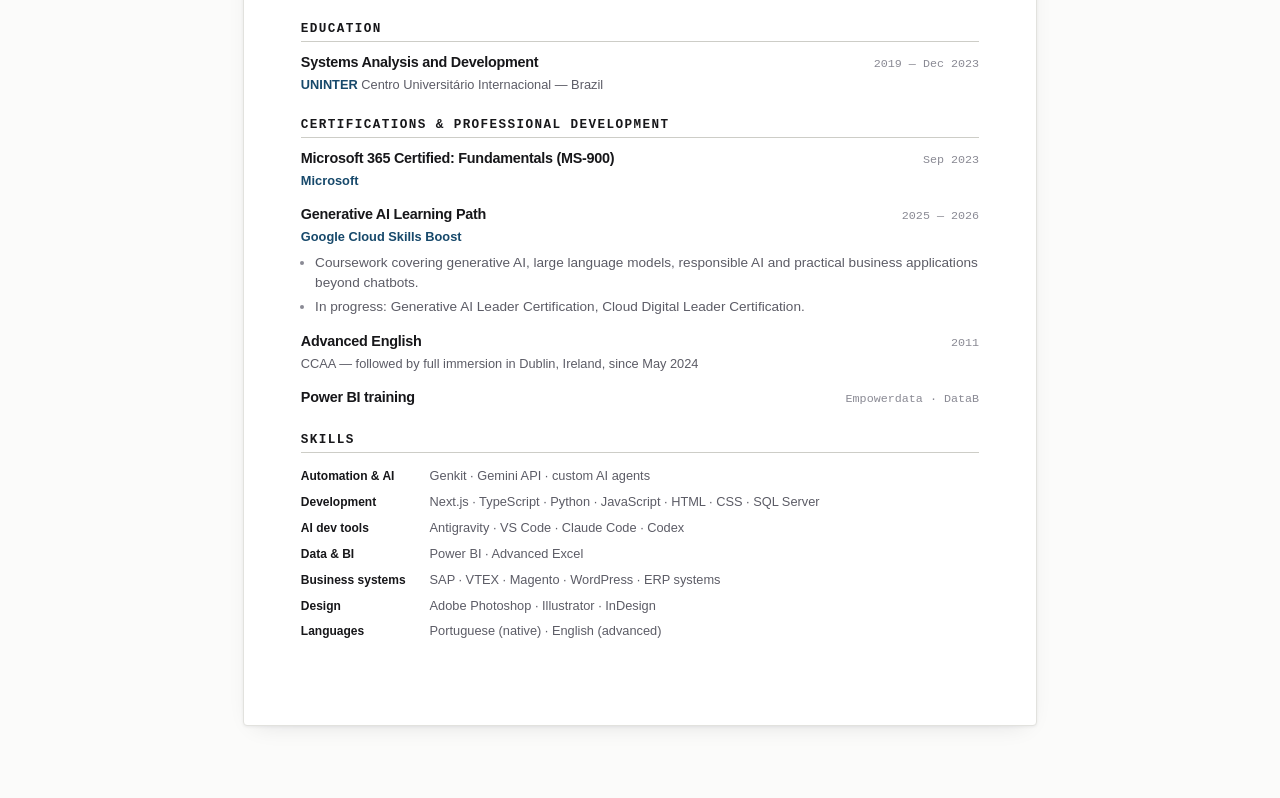
==== commit 734867ad: "style: equalize hero spacing and update status to Live / No ar" ====
--- a/cv.html
+++ b/cv.html
@@ -273,9 +273,9 @@
 				<ul>
 					<li>
 						<span lang="en">Bilingual institutional site and lead-capture flow for Altius — the
-							company's main entry point. In production.</span>
+							company's main entry point. Live.</span>
 						<span lang="pt">Site institucional bilíngue e captação de contatos da Altius — ponto de
-							entrada oficial da marca. Em produção.</span>
+							entrada oficial da marca. No ar.</span>
 					</li>
 				</ul>
 			</div>
@@ -288,9 +288,9 @@
 				<ul>
 					<li>
 						<span lang="en">AI conversational support platform — web widget, WhatsApp and business
-							integrations. In production.</span>
+							integrations. Live.</span>
 						<span lang="pt">Plataforma de atendimento conversacional com IA — widget web, WhatsApp e
-							integrações empresariais. Em produção.</span>
+							integrações empresariais. No ar.</span>
 					</li>
 				</ul>
 			</div>
@@ -303,9 +303,9 @@
 				<ul>
 					<li>
 						<span lang="en">Mobile app for digital vehicle inspections with AI-assisted damage
-							comparison. In production.</span>
+							comparison. Live.</span>
 						<span lang="pt">App mobile para vistorias veiculares digitais com comparação de danos
-							assistida por IA. Em produção.</span>
+							assistida por IA. No ar.</span>
 					</li>
 				</ul>
 			</div>
--- a/assets/css/cv.css
+++ b/assets/css/cv.css
@@ -106,10 +106,9 @@
 
 .cv-section {
 	margin-bottom: var(--space-5);
-	break-inside: avoid;
-}
-
-.cv-section > h2 {
+}
+
+.cv-section>h2 {
 	font-size: 9.5pt;
 	font-family: var(--font-mono);
 	letter-spacing: 0.11em;
@@ -196,7 +195,8 @@
 
 .cv-cols dd {
 	margin: 0;
-	min-width: 0; /* permite que a coluna 1fr encolha em vez de estourar a folha */
+	min-width: 0;
+	/* permite que a coluna 1fr encolha em vez de estourar a folha */
 	color: var(--text-muted);
 	font-size: 9.6pt;
 }
@@ -228,10 +228,11 @@
 
 @page {
 	size: A4;
-	margin: 14mm 15mm;
+	margin: 18mm 16mm 16mm 16mm;
 }
 
 @media print {
+
 	/* Impressão sempre em claro, independente do tema da tela. */
 	:root,
 	:root[data-theme="dark"] {
@@ -251,7 +252,8 @@
 
 	body {
 		background: #fff;
-		font-size: 10pt;
+		font-size: 9.6pt;
+		line-height: 1.46;
 	}
 
 	.cv-bar,
@@ -267,6 +269,80 @@
 		border-radius: 0;
 		box-shadow: none;
 		background: #fff;
+		font-size: 9.6pt;
+		line-height: 1.46;
+	}
+
+	.cv-head {
+		padding-bottom: 8pt;
+		margin-bottom: 12pt;
+	}
+
+	.cv-head h1 {
+		font-size: 20.5pt;
+	}
+
+	.cv-head__title {
+		margin-top: 3.5pt;
+		font-size: 10.8pt;
+	}
+
+	.cv-contact {
+		margin-top: 6pt;
+		gap: 3.5pt 14pt;
+		font-size: 9pt;
+	}
+
+	.cv-section {
+		margin-bottom: 13.5pt;
+	}
+
+	.cv-section>h2 {
+		font-size: 9.3pt;
+		margin-bottom: 7.5pt;
+		padding-bottom: 2.5pt;
+	}
+
+	.cv-summary {
+		font-size: 9.6pt;
+		line-height: 1.48;
+	}
+
+	.cv-entry {
+		margin-bottom: 8.5pt;
+		break-inside: avoid;
+	}
+
+	.cv-entry__head h3 {
+		font-size: 10.4pt;
+	}
+
+	.cv-entry__date {
+		font-size: 8.6pt;
+	}
+
+	.cv-entry__org {
+		font-size: 9.3pt;
+		margin-top: 1pt;
+	}
+
+	.cv-entry ul {
+		margin-top: 3.5pt;
+		gap: 2.5pt;
+		font-size: 9.3pt;
+		line-height: 1.42;
+	}
+
+	.cv-cols {
+		gap: 6.5pt var(--space-5);
+	}
+
+	.cv-cols dt {
+		font-size: 9pt;
+	}
+
+	.cv-cols dd {
+		font-size: 9.4pt;
 	}
 
 	/* Marcadores de pendência não devem ir para o PDF enviado ao recrutador. */
@@ -285,14 +361,9 @@
 		text-decoration: none;
 	}
 
-	.cv-section,
-	.cv-entry {
-		break-inside: avoid;
-	}
-
 	h1,
 	h2,
 	h3 {
 		break-after: avoid;
 	}
-}
+}
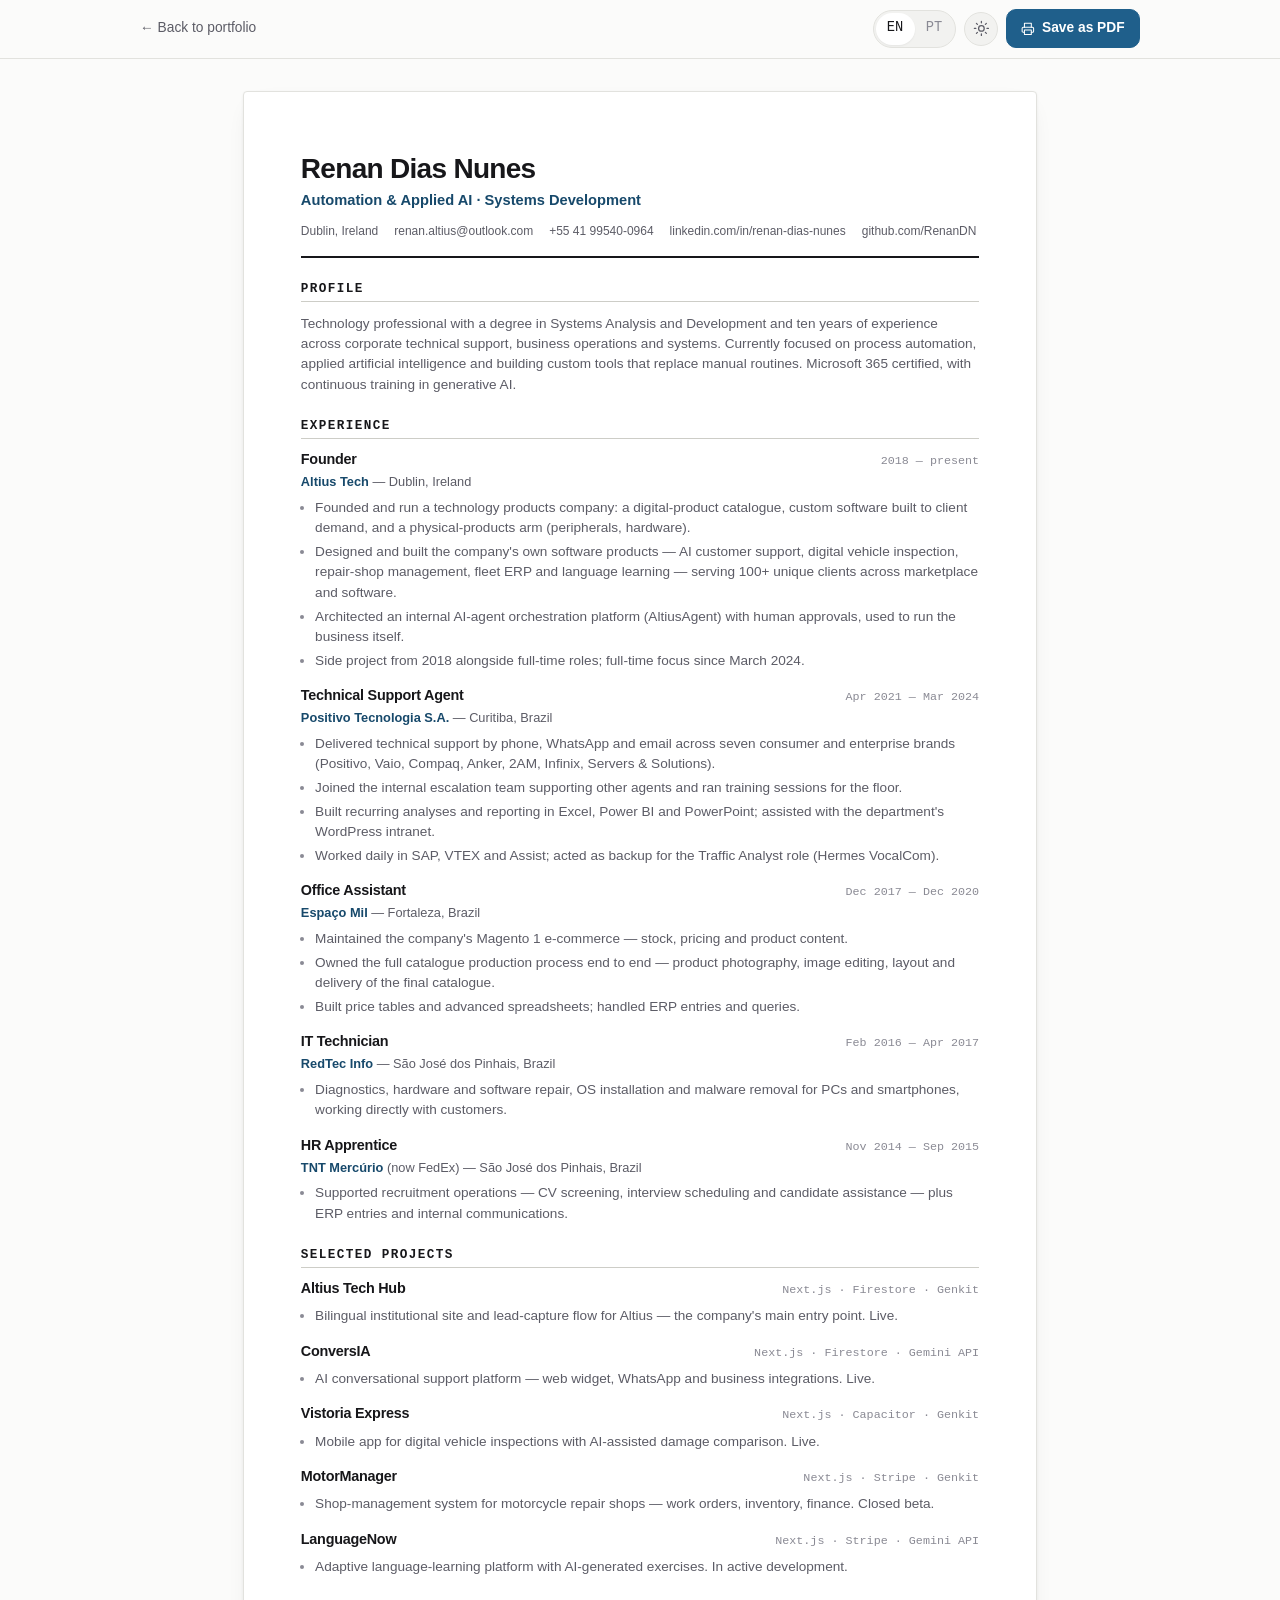
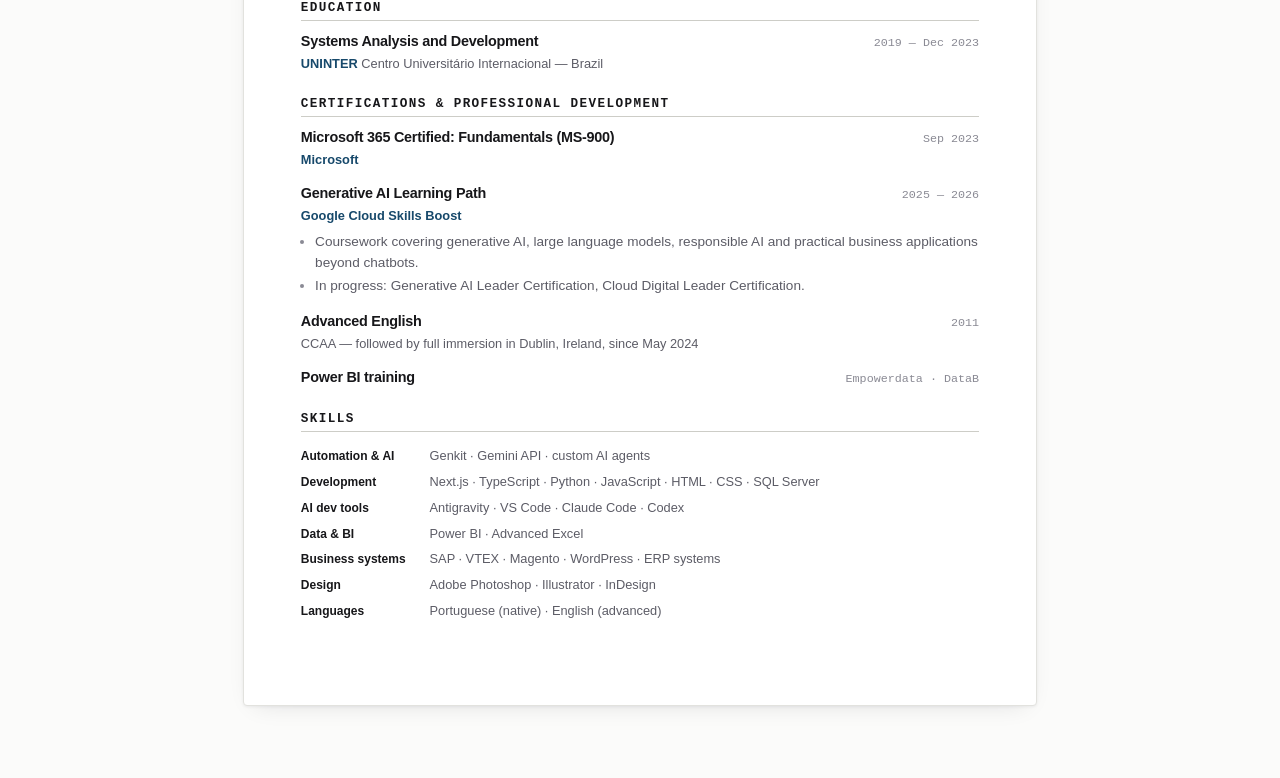
==== commit a2949bc6: "refactor: sincroniza e refina introducao do index e cv" ====
--- a/cv.html
+++ b/cv.html
@@ -90,13 +90,12 @@
 				<span lang="en">Technology professional with a degree in Systems Analysis and Development and ten years
 					of experience across corporate technical support, business operations and systems. Currently focused
 					on process automation, applied artificial intelligence and building custom tools that replace
-					manual routines. Microsoft 365 certified, with continuous training in generative AI. Living in
-					Dublin since 2024 and working in an English-speaking environment.</span>
+					manual routines. Microsoft 365 certified, with continuous training in generative AI.</span>
 				<span lang="pt">Profissional de tecnologia com graduação em Análise e Desenvolvimento de Sistemas e dez
 					anos de experiência entre suporte técnico corporativo, operações de negócio e sistemas. Atualmente
 					focado em automação de processos, inteligência artificial aplicada e construção de ferramentas
 					personalizadas que substituem rotinas manuais. Certificado Microsoft 365, com formação contínua em
-					IA generativa. Vivendo em Dublin desde 2024 e atuando em ambiente de língua inglesa.</span>
+					IA generativa.</span>
 			</p>
 		</section>
 
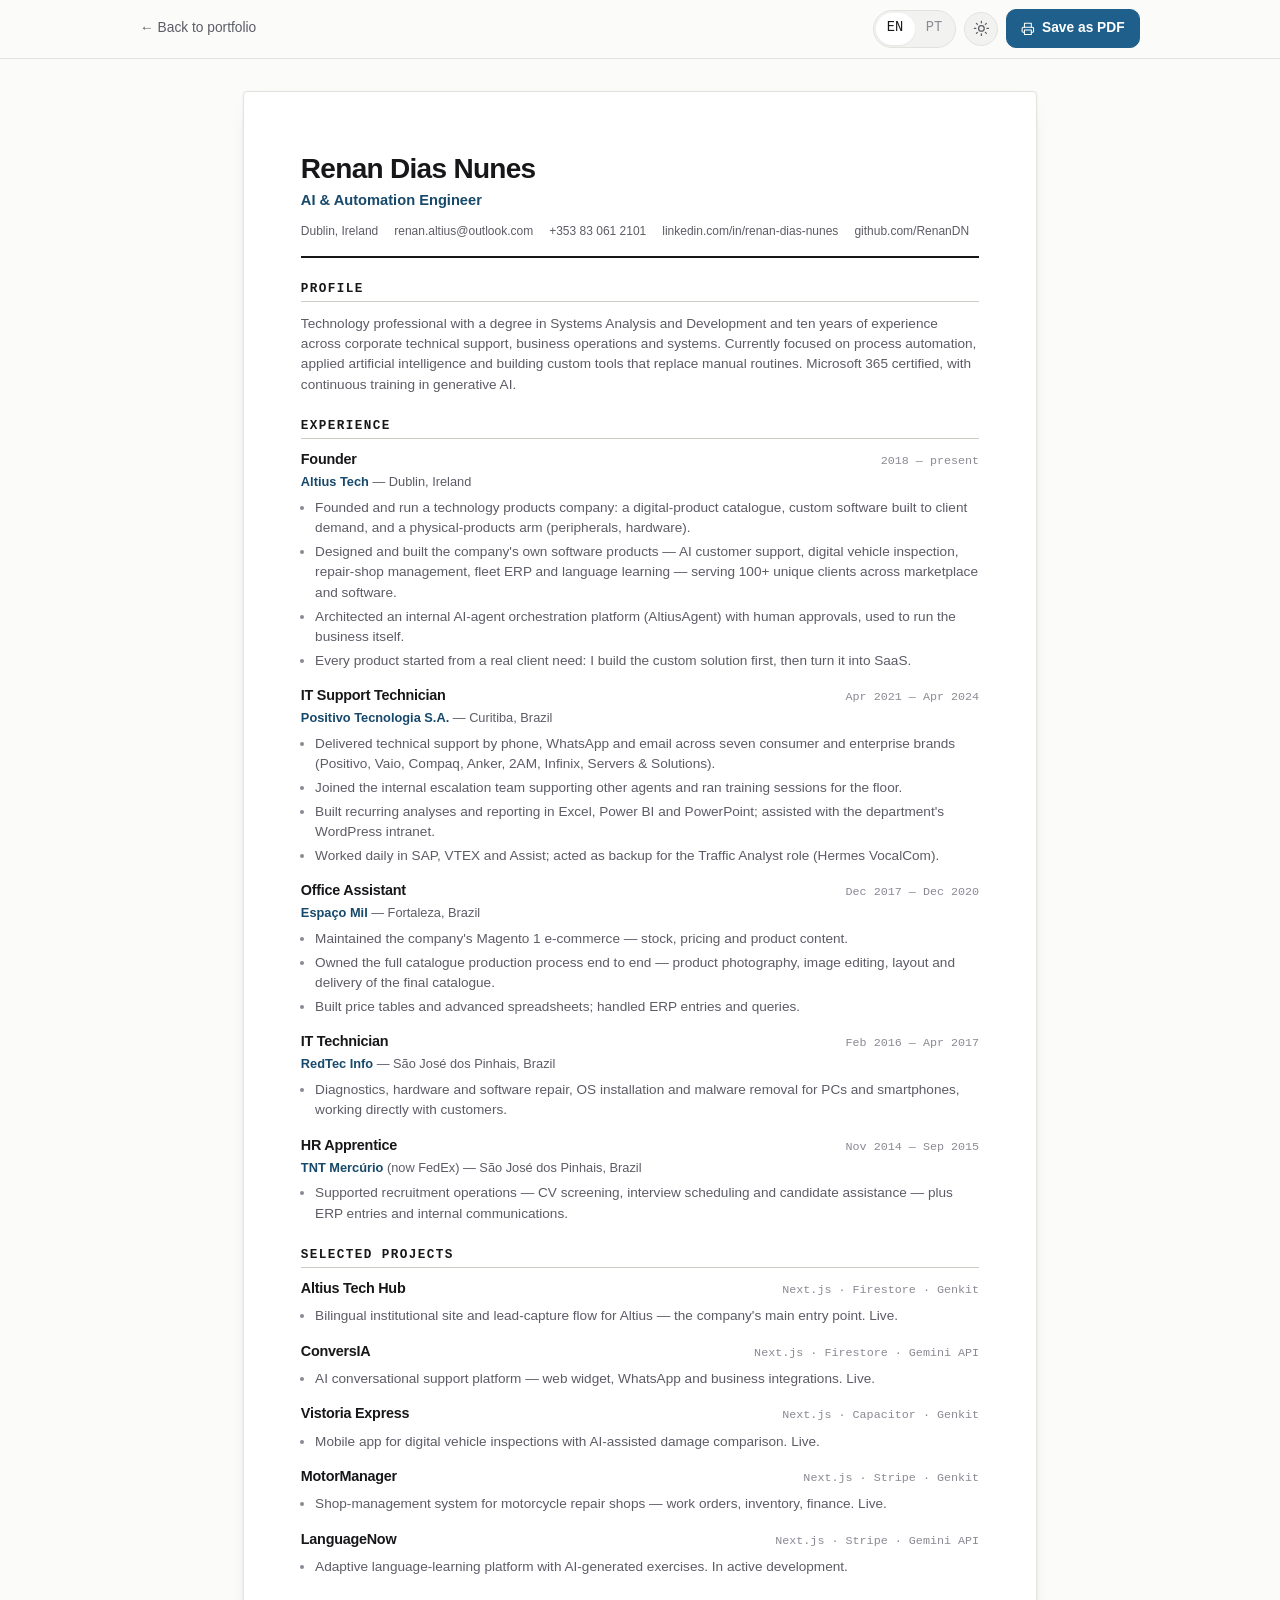
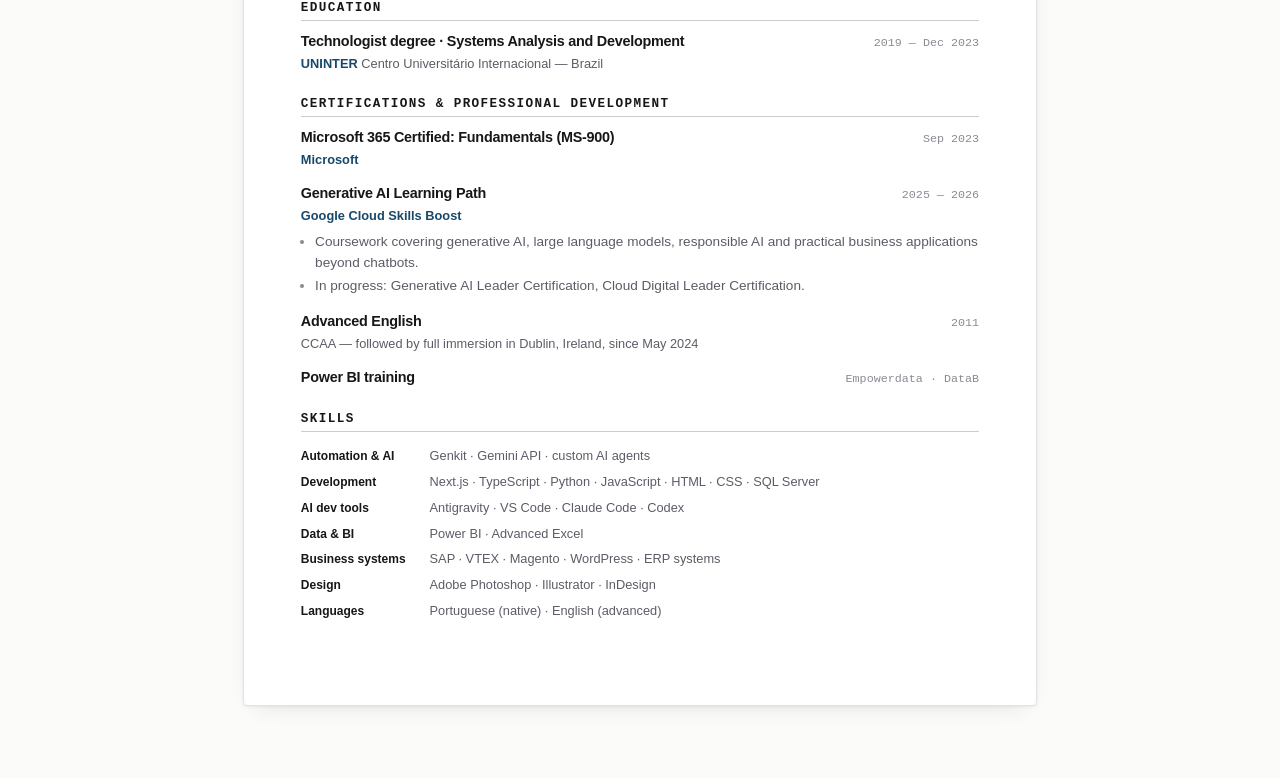
==== commit 8ad60ae3: "feat: align portfolio with LinkedIn and add Open Graph tags - Title: AI & Automation Engineer - Open" ====
--- a/cv.html
+++ b/cv.html
@@ -4,7 +4,18 @@
 	<meta charset="utf-8" />
 	<meta name="viewport" content="width=device-width, initial-scale=1" />
 	<title>Renan Dias Nunes — CV</title>
-	<meta name="description" content="Curriculum vitae — Renan Dias Nunes. Automation, applied AI and systems development." />
+	<meta name="description" content="Curriculum vitae — Renan Dias Nunes, AI &amp; Automation Engineer." />
+	<meta property="og:type" content="website" />
+	<meta property="og:site_name" content="Renan Dias Nunes" />
+	<meta property="og:title" content="Renan Dias Nunes — CV" />
+	<meta property="og:description" content="Curriculum vitae — Renan Dias Nunes, AI &amp; Automation Engineer. Founder of Altius Tech, based in Dublin." />
+	<meta property="og:url" content="https://renandn.github.io/cv.html" />
+	<meta property="og:image" content="https://renandn.github.io/assets/og.png" />
+	<meta property="og:image:width" content="1200" />
+	<meta property="og:image:height" content="630" />
+	<meta property="og:image:alt" content="Renan Dias Nunes — AI &amp; Automation Engineer" />
+	<meta name="twitter:card" content="summary_large_image" />
+	<meta name="twitter:image" content="https://renandn.github.io/assets/og.png" />
 
 	<link rel="stylesheet" href="assets/css/base.css" />
 	<link rel="stylesheet" href="assets/css/cv.css" />
@@ -71,13 +82,13 @@
 		<header class="cv-head">
 			<h1>Renan Dias Nunes</h1>
 			<p class="cv-head__title">
-				<span lang="en">Automation &amp; Applied AI · Systems Development</span>
-				<span lang="pt">Automação e IA Aplicada · Desenvolvimento de Sistemas</span>
+				<span lang="en">AI &amp; Automation Engineer</span>
+				<span lang="pt">AI &amp; Automation Engineer</span>
 			</p>
 			<ul class="cv-contact">
 				<li>Dublin, Ireland</li>
 				<li><a href="mailto:renan.altius@outlook.com">renan.altius@outlook.com</a></li>
-				<li>+55 41 99540-0964</li>
+				<li>+353 83 061 2101</li>
 				<li><a href="https://www.linkedin.com/in/renan-dias-nunes/">linkedin.com/in/renan-dias-nunes</a></li>
 				<li><a href="https://github.com/RenanDN">github.com/RenanDN</a></li>
 			</ul>
@@ -135,10 +146,10 @@
 							(AltiusAgent) com aprovações humanas, usada para operar o próprio negócio.</span>
 					</li>
 					<li>
-						<span lang="en">Side project from 2018 alongside full-time roles; full-time focus since
-							March 2024.</span>
-						<span lang="pt">Projeto paralelo desde 2018 enquanto mantinha empregos CLT; dedicação
-							integral desde março de 2024.</span>
+						<span lang="en">Every product started from a real client need: I build the custom solution
+							first, then turn it into SaaS.</span>
+						<span lang="pt">Cada produto nasceu de uma demanda real de cliente: desenvolvo a solução sob
+							medida e depois a transformo em SaaS.</span>
 					</li>
 				</ul>
 			</div>
@@ -146,12 +157,12 @@
 			<div class="cv-entry">
 				<div class="cv-entry__head">
 					<h3>
-						<span lang="en">Technical Support Agent</span>
-						<span lang="pt">Agente de Suporte Técnico</span>
+						<span lang="en">IT Support Technician</span>
+						<span lang="pt">IT Support Technician</span>
 					</h3>
 					<span class="cv-entry__date">
-						<span lang="en">Apr 2021 — Mar 2024</span>
-						<span lang="pt">Abr 2021 — Mar 2024</span>
+						<span lang="en">Apr 2021 — Apr 2024</span>
+						<span lang="pt">Abr 2021 — Abr 2024</span>
 					</span>
 				</div>
 				<p class="cv-entry__org"><em>Positivo Tecnologia S.A.</em> — Curitiba, Brazil</p>
@@ -317,9 +328,9 @@
 				<ul>
 					<li>
 						<span lang="en">Shop-management system for motorcycle repair shops — work orders,
-							inventory, finance. Closed beta.</span>
+							inventory, finance. Live.</span>
 						<span lang="pt">Sistema de gestão para oficinas de motocicletas — ordens de serviço, estoque,
-							financeiro. Beta fechada.</span>
+							financeiro. No ar.</span>
 					</li>
 				</ul>
 			</div>
@@ -346,8 +357,8 @@
 			<div class="cv-entry">
 				<div class="cv-entry__head">
 					<h3>
-						<span lang="en">Systems Analysis and Development</span>
-						<span lang="pt">Análise e Desenvolvimento de Sistemas</span>
+						<span lang="en">Technologist degree · Systems Analysis and Development</span>
+						<span lang="pt">Tecnólogo em Análise e Desenvolvimento de Sistemas</span>
 					</h3>
 					<span class="cv-entry__date">2019 — <span lang="en">Dec 2023</span><span lang="pt">Dez 2023</span></span>
 				</div>
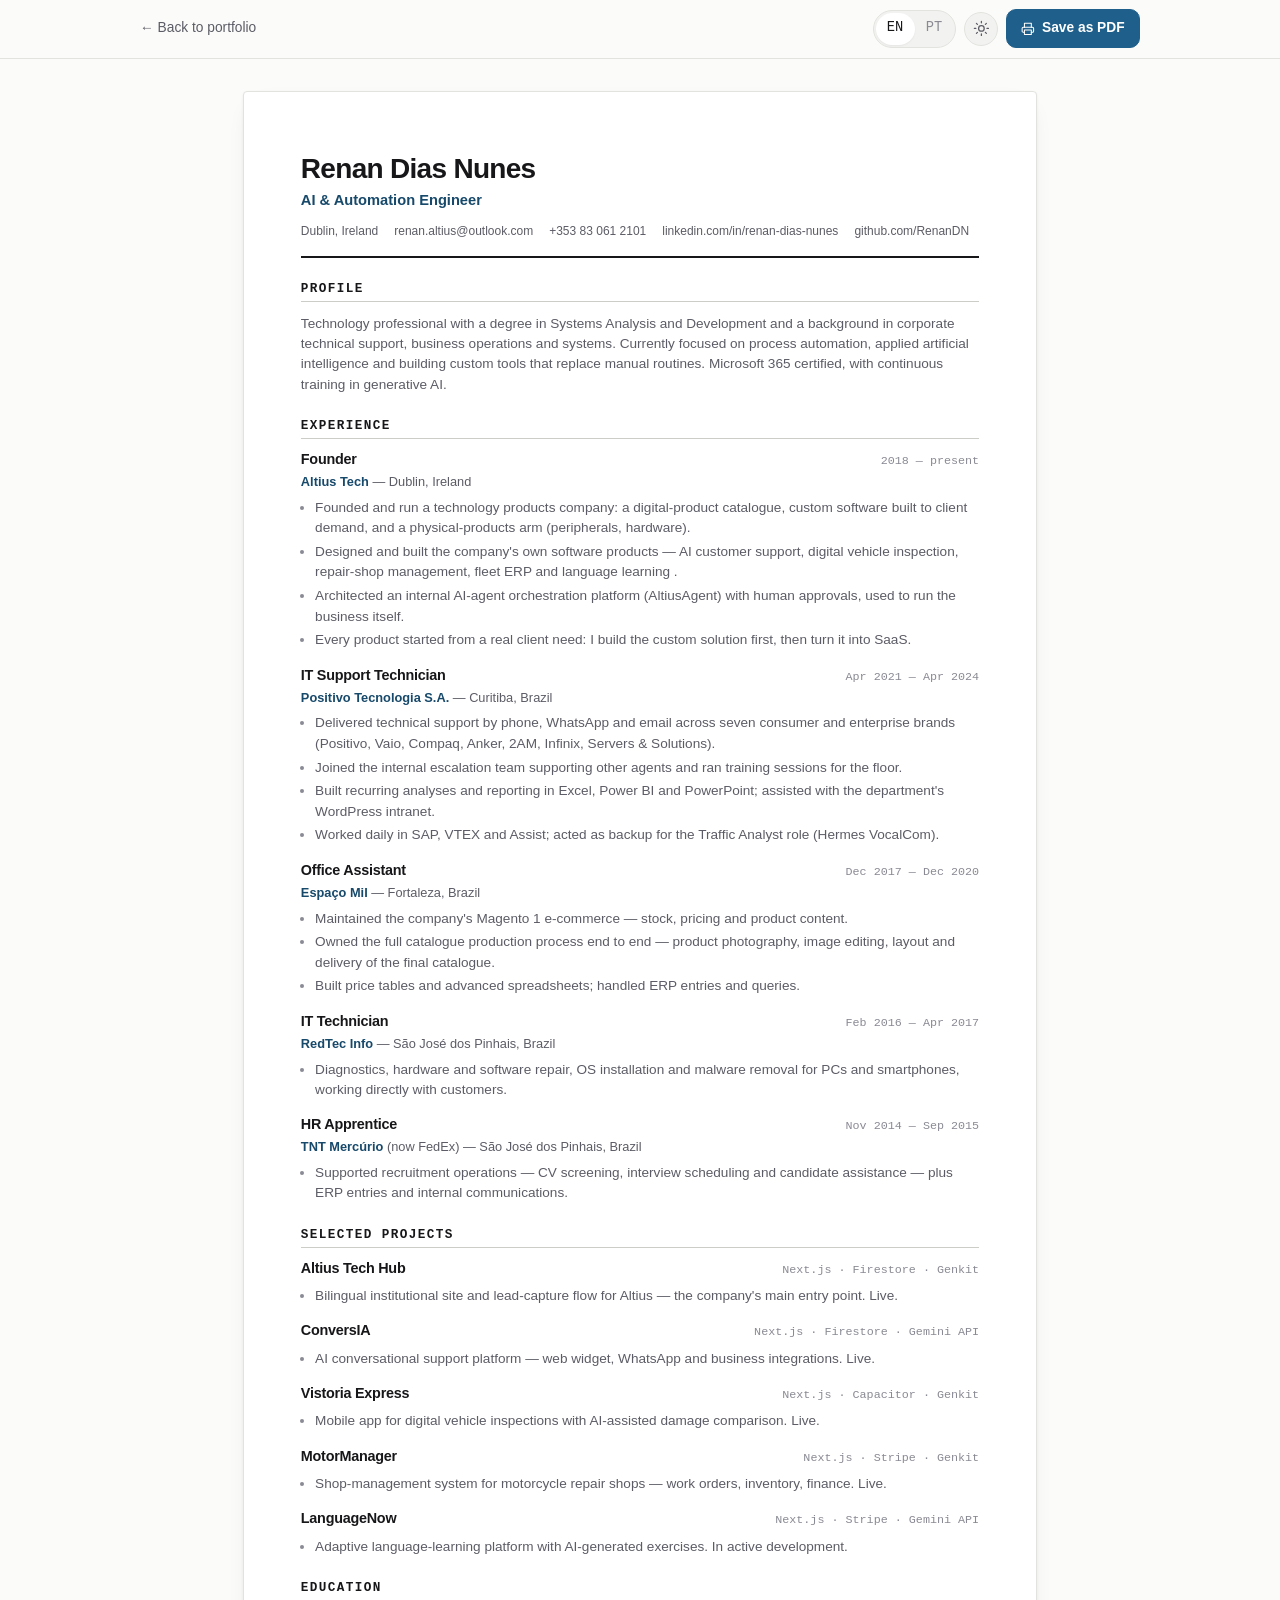
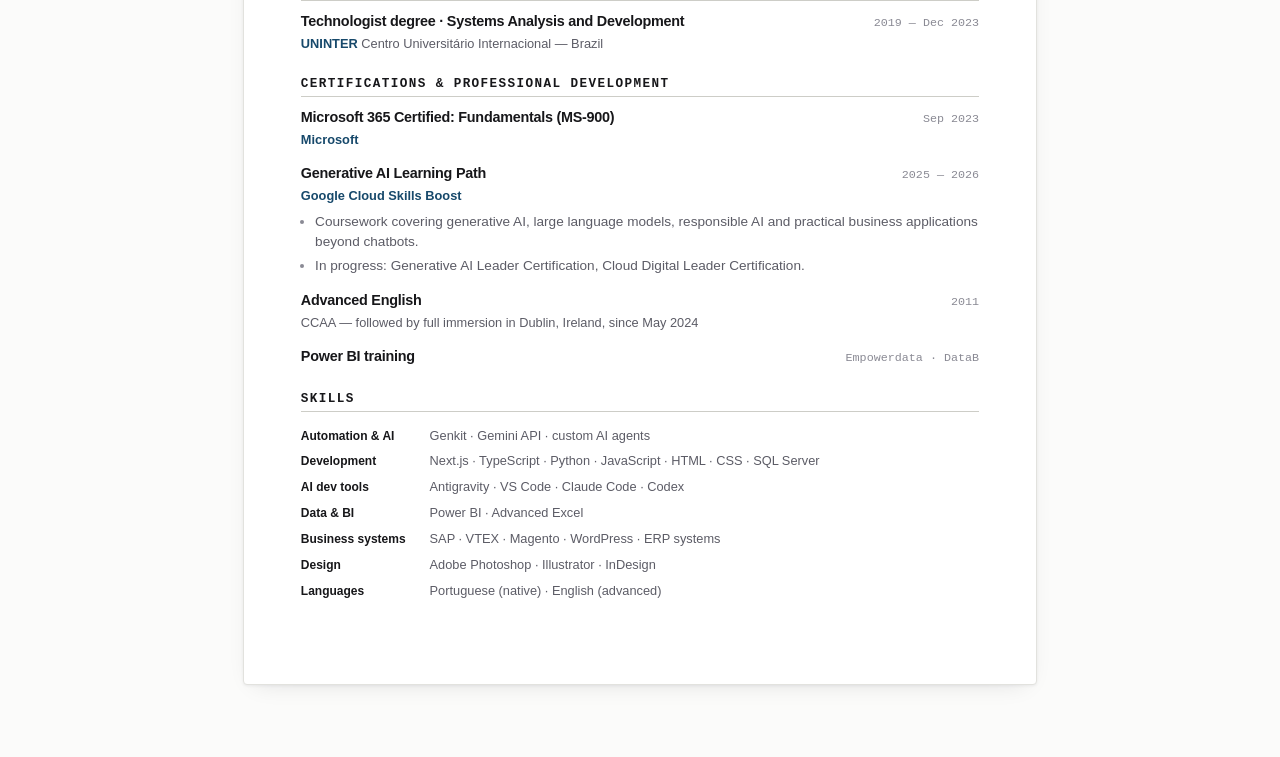
==== commit 7c56b0f1: "content: drop experience/client counts and live badges Co-Authored-By: Claude Opus 5.5 <noreply@anth" ====
--- a/cv.html
+++ b/cv.html
@@ -98,12 +98,10 @@
 		<section class="cv-section">
 			<h2><span lang="en">Profile</span><span lang="pt">Perfil</span></h2>
 			<p class="cv-summary">
-				<span lang="en">Technology professional with a degree in Systems Analysis and Development and ten years
-					of experience across corporate technical support, business operations and systems. Currently focused
+				<span lang="en">Technology professional with a degree in Systems Analysis and Development and a background in corporate technical support, business operations and systems. Currently focused
 					on process automation, applied artificial intelligence and building custom tools that replace
 					manual routines. Microsoft 365 certified, with continuous training in generative AI.</span>
-				<span lang="pt">Profissional de tecnologia com graduação em Análise e Desenvolvimento de Sistemas e dez
-					anos de experiência entre suporte técnico corporativo, operações de negócio e sistemas. Atualmente
+				<span lang="pt">Profissional de tecnologia com graduação em Análise e Desenvolvimento de Sistemas e experiência em suporte técnico corporativo, operações de negócio e sistemas. Atualmente
 					focado em automação de processos, inteligência artificial aplicada e construção de ferramentas
 					personalizadas que substituem rotinas manuais. Certificado Microsoft 365, com formação contínua em
 					IA generativa.</span>
@@ -134,10 +132,9 @@
 					<li>
 						<span lang="en">Designed and built the company's own software products — AI customer
 							support, digital vehicle inspection, repair-shop management, fleet ERP and language
-							learning — serving 100+ unique clients across marketplace and software.</span>
+							learning .</span>
 						<span lang="pt">Projetei e construí os produtos de software da empresa — atendimento com IA,
-							vistoria veicular digital, gestão de oficinas, ERP de frotas e aprendizado de idiomas —
-							atendendo mais de 100 clientes únicos entre marketplace e software.</span>
+							vistoria veicular digital, gestão de oficinas, ERP de frotas e aprendizado de idiomas .</span>
 					</li>
 					<li>
 						<span lang="en">Architected an internal AI-agent orchestration platform (AltiusAgent) with
